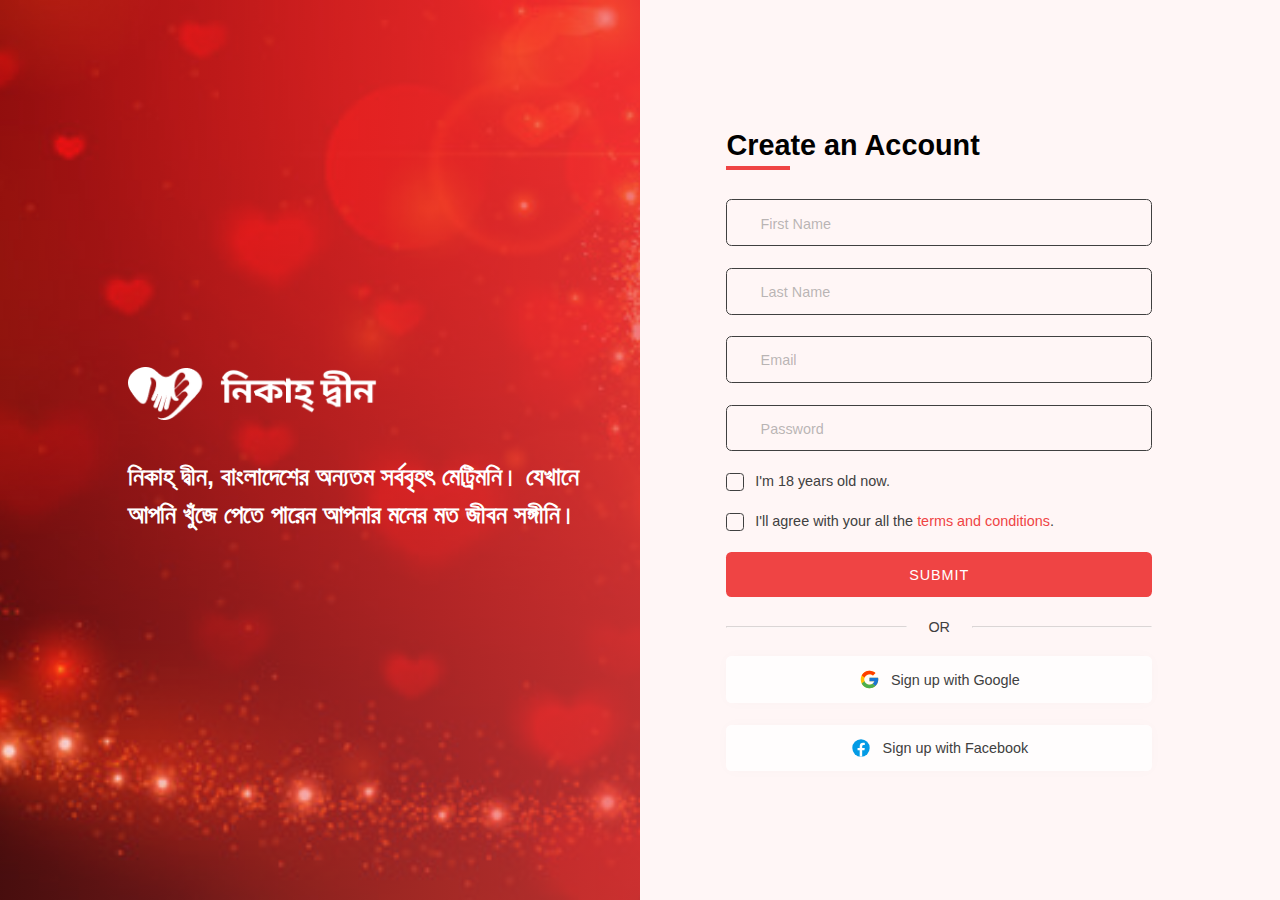
==== index.html @ b375ee07 "v1.0" ====
<!DOCTYPE html>
<html lang="en">
  <head>
    <meta charset="UTF-8" />
    <meta name="viewport" content="width=device-width, initial-scale=1.0" />
    <title>নিকাহ্ দ্বীন &dash; বাংলাদেশী অনলাইন মেট্রিমনি</title>

    <!-- Fontawesome File -->
    <link type="text/css" rel="stylesheet" href="./css/all.min.css" />
    <link type="image/x-icon" rel="icon" href="/assets/images/favicon.ico" />
    <!-- Fontawesome File -->
    <link type="text/css" rel="stylesheet" href="./css/all.min.css" />

    <!-- Main CSS Files -->
    <link type="text/css" rel="stylesheet" href="./css/style.css" />
  </head>
  <body>
    <!-- Content area starts from here -->

    <main id="content">
      <section id="hero">
        <div class="container">
          <div class="media">
            <a href="./" class="media__link">
              <img
                src="./assets/images/nikah-deen-white.png"
                alt="Nikah Deen is a Bangladeshi Muslim Matrimony"
                class="media__img"
              />
            </a>

            <h2 class="media__info">
              নিকাহ্ দ্বীন, বাংলাদেশের অন্যতম সর্ববৃহৎ মেট্রিমনি। যেখানে আপনি
              খুঁজে পেতে পারেন আপনার মনের মত জীবন সঙ্গীনি।
            </h2>
          </div>
          <div class="account">
            <div class="account__about">
              <a href="./" class="account__link">
                <img
                  src="./assets/images/nikah-deen-main.png"
                  alt="Nikah Deen is a Bangladeshi Muslim Matrimony"
                  class="account__img"
                />
              </a>
              <h2 class="account__info">
                নিকাহ্ দ্বীন, বাংলাদেশের অন্যতম সর্ববৃহৎ মেট্রিমনি। যেখানে আপনি
                খুঁজে পেতে পারেন আপনার মনের মত জীবন সঙ্গীনি।
              </h2>
            </div>

            <form class="account__form">
              <h3 class="account__title">Create an Account</h3>
              <div class="account__group">
                <div class="account__item">
                  <input
                    type="text"
                    class="account__input"
                    id="first-name"
                    placeholder=""
                    required
                  />
                  <label for="first-name" class="account__label"
                    >First Name</label
                  >
                  <i
                    class="account__icon account__icon--user fa-solid fa-user-large"
                  ></i>
                </div>
                <div class="account__item">
                  <input
                    type="text"
                    class="account__input"
                    id="last-name"
                    placeholder=""
                    required
                  />
                  <label for="last-name" class="account__label"
                    >Last Name</label
                  >
                  <i
                    class="account__icon account__icon--user fa-solid fa-user-large"
                  ></i>
                </div>
              </div>
              <div class="account__group">
                <div class="account__item">
                  <input
                    type="email"
                    class="account__input"
                    id="email"
                    placeholder=""
                    required
                  />
                  <label for="email" class="account__label">Email</label>
                  <i
                    class="account__icon account__icon--envelop fa-solid fa-envelope"
                  ></i>
                </div>
                <div class="account__item">
                  <input
                    type="password"
                    class="account__input"
                    id="password"
                    placeholder=""
                    required
                  />
                  <label for="password" class="account__label">Password</label>
                  <i
                    class="account__icon account__icon--lock fa-solid fa-lock"
                  ></i>
                  <i
                    class="account__icon account__icon--eye fa-solid fa-eye-slash"
                  ></i>
                </div>
              </div>
              <div class="account__group">
                <div class="account__item">
                  <input
                    type="checkbox"
                    class="account__checkbox"
                    id="checkbox1"
                  />
                  <label for="checkbox1" class="account__checkmark">
                    <i class="fa-solid fa-check"></i>
                  </label>
                  <span class="account__text">I'm 18 years old now.</span>
                </div>
              </div>
              <div class="account__group">
                <div class="account__item">
                  <input
                    type="checkbox"
                    class="account__checkbox"
                    id="checkbox2"
                  />
                  <label for="checkbox2" class="account__checkmark">
                    <i class="fa-solid fa-check"></i>
                  </label>
                  <span class="account__text"
                    >I'll agree with your all the
                    <a href="./terms-conditions" class="account__link"
                      >terms and conditions</a
                    >.</span
                  >
                </div>
              </div>
              <div class="account__group">
                <div class="account__item">
                  <input type="button" value="Submit" class="account__btn" />
                </div>
              </div>
            </form>

            <div class="account__btns">
              <div class="account__divider">
                <hr class="account__line" />
                <span class="account__text">OR</span>
                <hr class="account__line" />
              </div>
              <button class="account__create account__create--google">
                <img
                  src="./svg-icons/google.svg"
                  alt="Account create with Google"
                  class="account__svg"
                />
                <span class="account__text">Sign up with Google</span>
              </button>
              <button class="account__create account__create--facebook">
                <img
                  src="./svg-icons/facebook.svg"
                  alt="Account create with Facebook"
                  class="account__svg"
                />
                <span class="account__text">Sign up with Facebook</span>
              </button>
            </div>

            <!-- <div class="account__footer-menu">
              <a href="./" class="account__menu-link">Home</a>
              <a href="./about-us" class="account__menu-link">About Us</a>
              <a href="./contact-us" class="account__menu-link">Contact Us</a>
              <a href="./terms-conditions" class="account__menu-link"
                >Terms & Conditions</a
              >
              <a href="./refund-policy" class="account__menu-link"
                >Refund Policy</a
              >
            </div> -->
          </div>
        </div>
      </section>
    </main>
    <!-- Content area end ed here -->

    <!--
    // Practise
    <div>
      <p>
        <abbr title="World Health Organization">WHO</abbr>
        <span>was founded in 1948.</span>
      </p>
      <p>
        <span
          >Lorem ipsum dolor sit amet consectetur, adipisicing elit.
          Aliquam</span
        >
        <a href="./">Read More</a>
      </p>
    </div>
    -->

    <!-- Script files -->
    <script type="text/javascript" src="./js/scripts.js"></script>
  </body>
</html>
---- css/style.css ----
@font-face {
  font-family: 'Noto Sans Bengali';
  src: url("../assets/myfont/Noto-Sans-Bengali-Regular400.ttf") format("truetype");
  font-style: normal;
  font-weight: 400;
}
@font-face {
  font-family: 'Noto Sans Bengali';
  src: url("../assets/myfont/Noto-Sans-Bengali-Medium500.ttf") format("truetype");
  font-style: normal;
  font-weight: 500;
}
@font-face {
  font-family: 'Noto Sans Bengali';
  src: url("../assets/myfont/Noto-Sans-Bengali-SemiBold600.ttf") format("truetype");
  font-style: normal;
  font-weight: 600;
}
@font-face {
  font-family: 'Noto Sans Bengali';
  src: url("../assets/myfont/Noto-Sans-Bengali-Bold700.ttf") format("truetype");
  font-style: normal;
  font-weight: 700;
}
@font-face {
  font-family: 'Noto Sans Bengali';
  src: url("../assets/myfont/Noto-Sans-Bengali-ExtraBold800.ttf") format("truetype");
  font-style: normal;
  font-weight: 800;
}
@font-face {
  font-family: 'Noto Sans Bengali';
  src: url("../assets/myfont/Noto-Sans-Bengali-Black900.ttf") format("truetype");
  font-style: normal;
  font-weight: 900;
}
html {
  font-size: 62.5%;
  -webkit-box-sizing: border-box;
          box-sizing: border-box;
}

* {
  -webkit-box-sizing: inherit;
          box-sizing: inherit;
}

*,
*::before,
*::after {
  margin: 0;
  padding: 0;
}

body {
  font-family: #404040;
}

.container {
  width: 80%;
  margin: 0 auto;
  display: -webkit-box;
  display: -ms-flexbox;
  display: flex;
}

/*
// Tag Selector
div {
  background-color: #222;
  color: #23f44d;
}

// Attribute Selector
[title='World Health Organization'] {
  color: yellow;
}

// Attribute-name Selector
[title] {
  color: red;
}

// State Selector
[href='./']:link,
[href='./']:visited {
  color: #0011ff;
}
[href='./']:hover,
[href='./']:active {
  color: #ff00dd;
}
[href='./']:focus {
  color: #95ee05;
}
// *** OR ***
a:link,
a:visited {
  color: #0011ff;
}
a:hover,
a:active {
  color: #ff00dd;
}
a:focus {
  color: #95ee05;
}

*/
#content {
  width: 100vw;
  height: -webkit-max-content;
  height: -moz-max-content;
  height: max-content;
}
#content #hero {
  width: 100%;
  height: 100vh;
  background: -webkit-gradient(linear, left top, right top, from(rgba(239, 68, 68, 0.2)), color-stop(50%, rgba(239, 68, 68, 0.7)), color-stop(50%, #fff6f6)), url(../assets/images/nikah-deen-bg.jpg);
  background: linear-gradient(90deg, rgba(239, 68, 68, 0.2) 0%, rgba(239, 68, 68, 0.7) 50%, #fff6f6 50%), url(../assets/images/nikah-deen-bg.jpg);
  background-repeat: no-repeat;
  background-size: cover;
  background-position: center;
  display: -webkit-box;
  display: -ms-flexbox;
  display: flex;
  -webkit-box-pack: center;
      -ms-flex-pack: center;
          justify-content: center;
  -webkit-box-align: center;
      -ms-flex-align: center;
          align-items: center;
}

@media (max-width: 62em) {
  #hero {
    background: #fff6f6 !important;
  }

  .media {
    display: none;
  }

  .account {
    width: 100%;
  }
}
.media {
  width: 50%;
  display: -webkit-box;
  display: -ms-flexbox;
  display: flex;
  -webkit-box-orient: vertical;
  -webkit-box-direction: normal;
      -ms-flex-direction: column;
          flex-direction: column;
  -webkit-box-align: start;
      -ms-flex-align: start;
          align-items: start;
  -webkit-box-pack: center;
      -ms-flex-pack: center;
          justify-content: center;
  gap: 4rem;
}
.media__link:link, .media__link:visited {
  text-decoration: none;
  width: 40%;
}
.media__img {
  width: 28rem;
}
.media__info {
  font-family: "Noto Sans Bengali", sans-serif;
  font-size: 2.8rem;
  line-height: 4.2rem;
  font-weight: 700;
  color: #ffffff;
  width: 80%;
}

.account {
  width: 50%;
  height: -webkit-max-content;
  height: -moz-max-content;
  height: max-content;
  padding: 0 0 0 9.6rem;
  /*
  &__footer-menu {
    display: flex;
    flex-direction: row;
    flex-wrap: wrap;
    justify-content: center;
    align-items: center;
    column-gap: 4rem;
    row-gap: 1.2rem;

    margin-top: 7.2rem;
  }
  &__menu-link {
    &:link,
    &:visited {
      font-family: $primary-font;
      font-size: 1.4rem;
      font-weight: 500;
      text-decoration: none;
      color: $message-color;
      text-decoration: underline;

      transition: all 0.2s ease-in-out;
    }
    &:hover,
    &:active {
      color: $main-color;
    }
  }
  */
}
.account__about {
  padding-bottom: 3.2rem;
  display: none;
}
.account__link:link, .account__link:visited {
  text-decoration: none;
}
.account__img {
  width: 28rem;
}
.account__info {
  font-family: "Noto Sans Bengali", sans-serif;
  font-size: 1.8rem;
  line-height: 2.8rem;
  font-weight: 600;
  color: #404040;
}
.account__form {
  width: 100%;
}
.account__title {
  font-family: "Roboto", sans-serif;
  font-size: 3.2rem;
  font-weight: 600;
  margin-bottom: 4.2rem;
  position: relative;
}
.account__title::after {
  content: '';
  display: inline-block;
  clear: both;
  width: 15%;
  height: 0.4rem;
  background-color: #ef4444;
  position: absolute;
  top: 4.2rem;
  left: 0;
}
.account__group {
  display: -webkit-box;
  display: -ms-flexbox;
  display: flex;
  -webkit-box-orient: horizontal;
  -webkit-box-direction: normal;
      -ms-flex-direction: row;
          flex-direction: row;
  gap: 2.4rem;
}
.account__group:not(:last-child) {
  margin-bottom: 2.4rem;
}
.account__item {
  width: 100%;
  position: relative;
  display: -webkit-box;
  display: -ms-flexbox;
  display: flex;
  -webkit-box-orient: horizontal;
  -webkit-box-direction: normal;
      -ms-flex-direction: row;
          flex-direction: row;
  -webkit-box-pack: start;
      -ms-flex-pack: start;
          justify-content: flex-start;
  -webkit-box-align: start;
      -ms-flex-align: start;
          align-items: start;
  gap: 1.2rem;
}
.account__input {
  width: 100%;
  background-color: transparent;
  display: block;
  font-size: 1.6rem;
  font-family: "Roboto", sans-serif;
  color: inherit;
  padding: 1.6rem 3.8rem;
  border-radius: 0.6rem;
  border: 0.1rem solid #404040;
  -webkit-transition: all 0.1s ease-in-out;
  transition: all 0.1s ease-in-out;
}
.account__input:focus {
  outline: none;
}
.account__input:focus:invalid {
  border: 0.1rem solid #ef4444;
}
.account__input:focus:valid {
  border: 0.1rem solid #22c55e;
}
.account__input:focus ~ .account__label, .account__input:not(:placeholder-shown).account__input:not(:focus) ~ .account__label {
  top: -0.7rem;
  left: 2.4rem;
  background-color: #fff6f6;
  font-size: 1.4rem;
  font-weight: 400;
  color: #404040;
  line-height: 100%;
  padding: 0 0.8rem;
}
.account__input::-webkit-input-placeholder {
  color: #fafafa;
  font-family: "Roboto", sans-serif;
}
.account__label {
  width: -webkit-max-content;
  width: -moz-max-content;
  width: max-content;
  font-size: 1.6rem;
  font-weight: 400;
  font-family: "Roboto", sans-serif;
  color: rgba(115, 115, 115, 0.5);
  position: absolute;
  top: 1.8rem;
  left: 3.8rem;
  z-index: 1;
  -webkit-transition: all 0.1s ease-in-out;
  transition: all 0.1s ease-in-out;
  cursor: text;
}
.account__btn {
  width: 100%;
  padding: 1.6rem 0;
  border: none;
  border-radius: 0.6rem;
  background-color: #ef4444;
  font-size: 1.6rem;
  font-family: "Roboto", sans-serif;
  font-weight: 500;
  letter-spacing: 0.1rem;
  color: #ffffff;
  text-transform: uppercase;
  cursor: pointer;
  -webkit-transition: all 0.2s ease-in-out;
  transition: all 0.2s ease-in-out;
}
.account__btn:hover {
  background-color: rgba(239, 68, 68, 0.8);
}
.account__checkbox {
  display: none;
}
.account__checkbox:checked ~ .account__checkmark {
  border: 0.2rem solid #ef4444;
}
.account__checkbox:checked ~ .account__checkmark i {
  display: block;
  color: #ef4444;
}
.account__checkmark {
  width: 2rem;
  height: 2rem;
  border: 0.2rem solid #404040;
  border-radius: 0.4rem;
  display: -webkit-box;
  display: -ms-flexbox;
  display: flex;
  -webkit-box-pack: center;
      -ms-flex-pack: center;
          justify-content: center;
  -webkit-box-align: center;
      -ms-flex-align: center;
          align-items: center;
}
.account__checkmark i {
  font-size: 1.4rem;
  display: none;
}
.account__text {
  font-family: "Roboto", sans-serif;
  font-size: 1.6rem;
  color: #404040;
}
.account__link:link, .account__link:visited {
  color: #ef4444;
}
.account__icon {
  font-size: 1.6rem;
  color: rgba(115, 115, 115, 0.5);
  position: absolute;
  top: 1.9rem;
}
.account__icon--user, .account__icon--envelop, .account__icon--lock {
  left: 1.6rem;
}
.account__icon--eye {
  right: 1.6rem;
}
.account__btns {
  display: -webkit-box;
  display: -ms-flexbox;
  display: flex;
  -webkit-box-orient: vertical;
  -webkit-box-direction: normal;
      -ms-flex-direction: column;
          flex-direction: column;
  -webkit-box-align: center;
      -ms-flex-align: center;
          align-items: center;
  -webkit-box-pack: center;
      -ms-flex-pack: center;
          justify-content: center;
  gap: 2.4rem;
  margin-top: 2.4rem;
}
.account__divider {
  width: 100%;
  display: -webkit-box;
  display: -ms-flexbox;
  display: flex;
  -webkit-box-pack: center;
      -ms-flex-pack: center;
          justify-content: center;
  -webkit-box-align: center;
      -ms-flex-align: center;
          align-items: center;
  gap: 2.4rem;
}
.account__line {
  width: 100%;
  border-width: 0.1rem;
  border-color: rgba(250, 250, 250, 0.4);
}
.account__create {
  width: 100%;
  display: -webkit-box;
  display: -ms-flexbox;
  display: flex;
  -webkit-box-pack: center;
      -ms-flex-pack: center;
          justify-content: center;
  -webkit-box-align: center;
      -ms-flex-align: center;
          align-items: center;
  gap: 1.2rem;
  background-color: rgba(255, 255, 255, 0.8);
  -webkit-box-shadow: 0 0 1.6rem 0 rgba(64, 64, 64, 0.02);
          box-shadow: 0 0 1.6rem 0 rgba(64, 64, 64, 0.02);
  border: none;
  border-radius: 0.6rem;
  padding: 1.4rem 0;
  cursor: pointer;
  -webkit-transition: all 0.2s ease-in-out;
  transition: all 0.2s ease-in-out;
}
.account__create:hover {
  background-color: white;
}
.account__svg {
  width: 2.4rem;
}

@media (max-width: 80em) {
  html {
    font-size: 56.25%;
  }
  html .media__info {
    width: 90%;
  }
  html .account__group {
    -webkit-box-orient: vertical;
    -webkit-box-direction: normal;
        -ms-flex-direction: column;
            flex-direction: column;
  }
}
@media (max-width: 62em) {
  .media {
    display: none;
  }

  .account {
    width: 100%;
    padding: 0;
  }
  .account__about {
    display: block;
  }
  .account__img {
    margin-bottom: 2rem;
  }
  .account__info {
    font-size: 2.4rem;
    line-height: 3.6rem;
  }
  .account__group {
    -webkit-box-orient: horizontal !important;
    -webkit-box-direction: normal !important;
        -ms-flex-direction: row !important;
            flex-direction: row !important;
  }
}
@media (max-width: 34em) {
  html {
    font-size: 50%;
  }

  .account {
    width: 100%;
    padding: 0;
  }
  .account__img {
    width: 55%;
  }
  .account__info {
    font-size: 2rem;
    line-height: 2.8rem;
  }
  .account__group {
    -webkit-box-orient: vertical !important;
    -webkit-box-direction: normal !important;
        -ms-flex-direction: column !important;
            flex-direction: column !important;
  }
}

/*# sourceMappingURL=style.css.map */
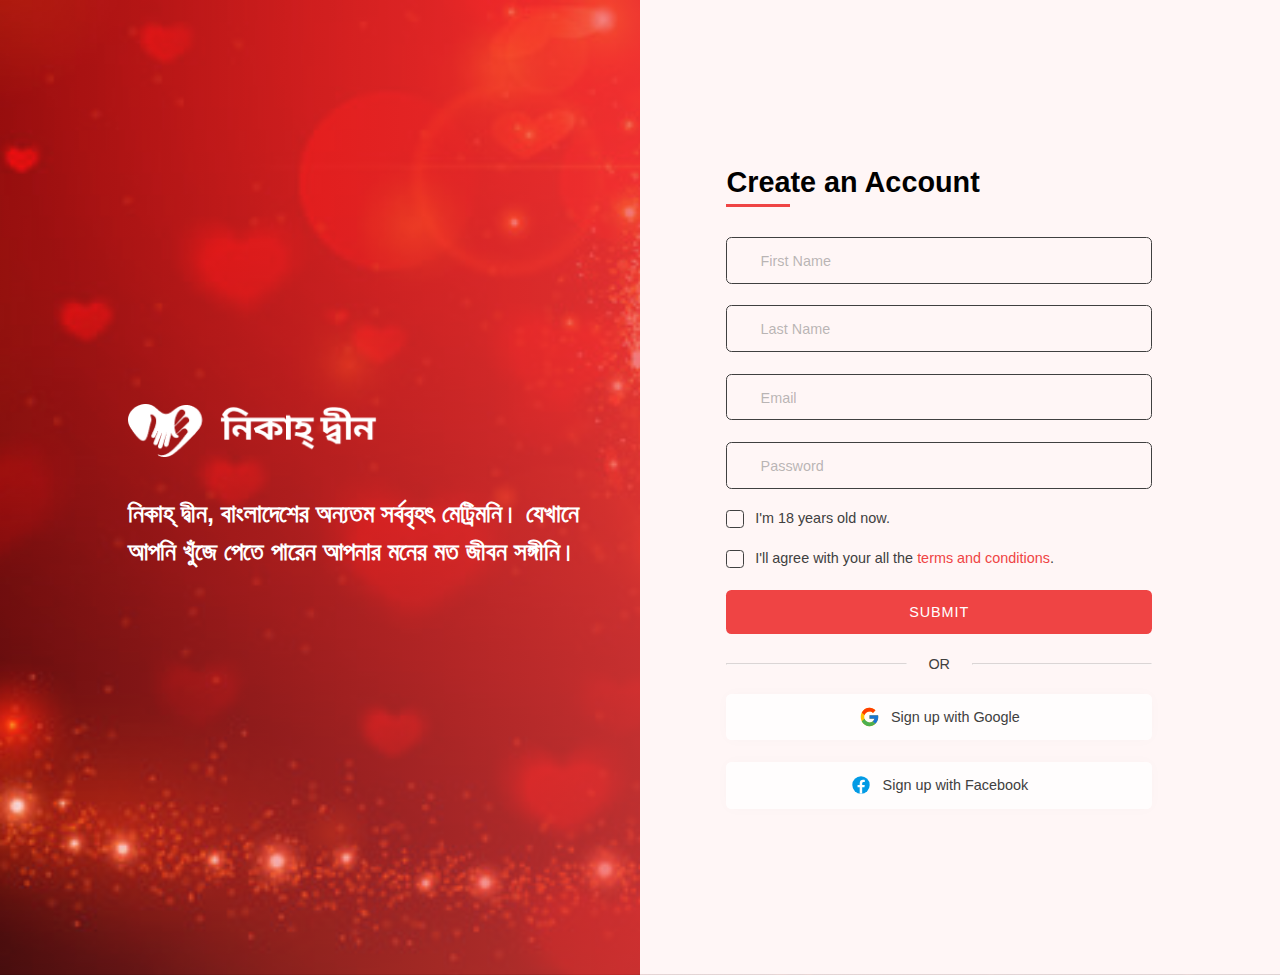
==== commit 19f8b707: "v1.0" ====
--- a/index.html
+++ b/index.html
@@ -20,173 +20,177 @@
     <main id="content">
       <section id="hero">
         <div class="container">
-          <div class="media">
-            <a href="./" class="media__link">
-              <img
-                src="./assets/images/nikah-deen-white.png"
-                alt="Nikah Deen is a Bangladeshi Muslim Matrimony"
-                class="media__img"
-              />
-            </a>
-
-            <h2 class="media__info">
-              নিকাহ্ দ্বীন, বাংলাদেশের অন্যতম সর্ববৃহৎ মেট্রিমনি। যেখানে আপনি
-              খুঁজে পেতে পারেন আপনার মনের মত জীবন সঙ্গীনি।
-            </h2>
-          </div>
-          <div class="account">
-            <div class="account__about">
-              <a href="./" class="account__link">
+          <div class="registration">
+            <div class="media">
+              <a href="./" class="media__link">
                 <img
-                  src="./assets/images/nikah-deen-main.png"
+                  src="./assets/images/nikah-deen-white.png"
                   alt="Nikah Deen is a Bangladeshi Muslim Matrimony"
-                  class="account__img"
+                  class="media__img"
                 />
               </a>
-              <h2 class="account__info">
+
+              <h2 class="media__info">
                 নিকাহ্ দ্বীন, বাংলাদেশের অন্যতম সর্ববৃহৎ মেট্রিমনি। যেখানে আপনি
                 খুঁজে পেতে পারেন আপনার মনের মত জীবন সঙ্গীনি।
               </h2>
             </div>
-
-            <form class="account__form">
-              <h3 class="account__title">Create an Account</h3>
-              <div class="account__group">
-                <div class="account__item">
-                  <input
-                    type="text"
-                    class="account__input"
-                    id="first-name"
-                    placeholder=""
-                    required
+            <div class="account">
+              <div class="account__about">
+                <a href="./" class="account__link">
+                  <img
+                    src="./assets/images/nikah-deen-main.png"
+                    alt="Nikah Deen is a Bangladeshi Muslim Matrimony"
+                    class="account__img"
                   />
-                  <label for="first-name" class="account__label"
-                    >First Name</label
-                  >
-                  <i
-                    class="account__icon account__icon--user fa-solid fa-user-large"
-                  ></i>
-                </div>
-                <div class="account__item">
-                  <input
-                    type="text"
-                    class="account__input"
-                    id="last-name"
-                    placeholder=""
-                    required
+                </a>
+                <h2 class="account__info">
+                  নিকাহ্ দ্বীন, বাংলাদেশের অন্যতম সর্ববৃহৎ মেট্রিমনি। যেখানে
+                  আপনি খুঁজে পেতে পারেন আপনার মনের মত জীবন সঙ্গীনি।
+                </h2>
+              </div>
+
+              <form class="account__form">
+                <h3 class="account__title">Create an Account</h3>
+                <div class="account__group">
+                  <div class="account__item">
+                    <input
+                      type="text"
+                      class="account__input"
+                      id="first-name"
+                      placeholder=""
+                      required
+                    />
+                    <label for="first-name" class="account__label"
+                      >First Name</label
+                    >
+                    <i
+                      class="account__icon account__icon--user fa-solid fa-user-large"
+                    ></i>
+                  </div>
+                  <div class="account__item">
+                    <input
+                      type="text"
+                      class="account__input"
+                      id="last-name"
+                      placeholder=""
+                      required
+                    />
+                    <label for="last-name" class="account__label"
+                      >Last Name</label
+                    >
+                    <i
+                      class="account__icon account__icon--user fa-solid fa-user-large"
+                    ></i>
+                  </div>
+                </div>
+                <div class="account__group">
+                  <div class="account__item">
+                    <input
+                      type="email"
+                      class="account__input"
+                      id="email"
+                      placeholder=""
+                      required
+                    />
+                    <label for="email" class="account__label">Email</label>
+                    <i
+                      class="account__icon account__icon--envelop fa-solid fa-envelope"
+                    ></i>
+                  </div>
+                  <div class="account__item">
+                    <input
+                      type="password"
+                      class="account__input"
+                      id="password"
+                      placeholder=""
+                      required
+                    />
+                    <label for="password" class="account__label"
+                      >Password</label
+                    >
+                    <i
+                      class="account__icon account__icon--lock fa-solid fa-lock"
+                    ></i>
+                    <i
+                      class="account__icon account__icon--eye fa-solid fa-eye-slash"
+                    ></i>
+                  </div>
+                </div>
+                <div class="account__group">
+                  <div class="account__item">
+                    <input
+                      type="checkbox"
+                      class="account__checkbox"
+                      id="checkbox1"
+                    />
+                    <label for="checkbox1" class="account__checkmark">
+                      <i class="fa-solid fa-check"></i>
+                    </label>
+                    <span class="account__text">I'm 18 years old now.</span>
+                  </div>
+                </div>
+                <div class="account__group">
+                  <div class="account__item">
+                    <input
+                      type="checkbox"
+                      class="account__checkbox"
+                      id="checkbox2"
+                    />
+                    <label for="checkbox2" class="account__checkmark">
+                      <i class="fa-solid fa-check"></i>
+                    </label>
+                    <span class="account__text"
+                      >I'll agree with your all the
+                      <a href="./terms-conditions" class="account__link"
+                        >terms and conditions</a
+                      >.</span
+                    >
+                  </div>
+                </div>
+                <div class="account__group">
+                  <div class="account__item">
+                    <input type="button" value="Submit" class="account__btn" />
+                  </div>
+                </div>
+              </form>
+
+              <div class="account__btns">
+                <div class="account__divider">
+                  <hr class="account__line" />
+                  <span class="account__text">OR</span>
+                  <hr class="account__line" />
+                </div>
+                <button class="account__create account__create--google">
+                  <img
+                    src="./svg-icons/google.svg"
+                    alt="Account create with Google"
+                    class="account__svg"
                   />
-                  <label for="last-name" class="account__label"
-                    >Last Name</label
-                  >
-                  <i
-                    class="account__icon account__icon--user fa-solid fa-user-large"
-                  ></i>
-                </div>
+                  <span class="account__text">Sign up with Google</span>
+                </button>
+                <button class="account__create account__create--facebook">
+                  <img
+                    src="./svg-icons/facebook.svg"
+                    alt="Account create with Facebook"
+                    class="account__svg"
+                  />
+                  <span class="account__text">Sign up with Facebook</span>
+                </button>
               </div>
-              <div class="account__group">
-                <div class="account__item">
-                  <input
-                    type="email"
-                    class="account__input"
-                    id="email"
-                    placeholder=""
-                    required
-                  />
-                  <label for="email" class="account__label">Email</label>
-                  <i
-                    class="account__icon account__icon--envelop fa-solid fa-envelope"
-                  ></i>
-                </div>
-                <div class="account__item">
-                  <input
-                    type="password"
-                    class="account__input"
-                    id="password"
-                    placeholder=""
-                    required
-                  />
-                  <label for="password" class="account__label">Password</label>
-                  <i
-                    class="account__icon account__icon--lock fa-solid fa-lock"
-                  ></i>
-                  <i
-                    class="account__icon account__icon--eye fa-solid fa-eye-slash"
-                  ></i>
-                </div>
-              </div>
-              <div class="account__group">
-                <div class="account__item">
-                  <input
-                    type="checkbox"
-                    class="account__checkbox"
-                    id="checkbox1"
-                  />
-                  <label for="checkbox1" class="account__checkmark">
-                    <i class="fa-solid fa-check"></i>
-                  </label>
-                  <span class="account__text">I'm 18 years old now.</span>
-                </div>
-              </div>
-              <div class="account__group">
-                <div class="account__item">
-                  <input
-                    type="checkbox"
-                    class="account__checkbox"
-                    id="checkbox2"
-                  />
-                  <label for="checkbox2" class="account__checkmark">
-                    <i class="fa-solid fa-check"></i>
-                  </label>
-                  <span class="account__text"
-                    >I'll agree with your all the
-                    <a href="./terms-conditions" class="account__link"
-                      >terms and conditions</a
-                    >.</span
-                  >
-                </div>
-              </div>
-              <div class="account__group">
-                <div class="account__item">
-                  <input type="button" value="Submit" class="account__btn" />
-                </div>
-              </div>
-            </form>
-
-            <div class="account__btns">
-              <div class="account__divider">
-                <hr class="account__line" />
-                <span class="account__text">OR</span>
-                <hr class="account__line" />
-              </div>
-              <button class="account__create account__create--google">
-                <img
-                  src="./svg-icons/google.svg"
-                  alt="Account create with Google"
-                  class="account__svg"
-                />
-                <span class="account__text">Sign up with Google</span>
-              </button>
-              <button class="account__create account__create--facebook">
-                <img
-                  src="./svg-icons/facebook.svg"
-                  alt="Account create with Facebook"
-                  class="account__svg"
-                />
-                <span class="account__text">Sign up with Facebook</span>
-              </button>
+
+              <!-- <div class="account__footer-menu">
+                <a href="./" class="account__menu-link">Home</a>
+                <a href="./about-us" class="account__menu-link">About Us</a>
+                <a href="./contact-us" class="account__menu-link">Contact Us</a>
+                <a href="./terms-conditions" class="account__menu-link"
+                  >Terms & Conditions</a
+                >
+                <a href="./refund-policy" class="account__menu-link"
+                  >Refund Policy</a
+                >
+              </div> -->
             </div>
-
-            <!-- <div class="account__footer-menu">
-              <a href="./" class="account__menu-link">Home</a>
-              <a href="./about-us" class="account__menu-link">About Us</a>
-              <a href="./contact-us" class="account__menu-link">Contact Us</a>
-              <a href="./terms-conditions" class="account__menu-link"
-                >Terms & Conditions</a
-              >
-              <a href="./refund-policy" class="account__menu-link"
-                >Refund Policy</a
-              >
-            </div> -->
           </div>
         </div>
       </section>
--- a/css/style.css
+++ b/css/style.css
@@ -56,14 +56,6 @@
   font-family: #404040;
 }
 
-.container {
-  width: 80%;
-  margin: 0 auto;
-  display: -webkit-box;
-  display: -ms-flexbox;
-  display: flex;
-}
-
 /*
 // Tag Selector
 div {
@@ -108,10 +100,8 @@
 
 */
 #content {
-  width: 100vw;
-  height: -webkit-max-content;
-  height: -moz-max-content;
-  height: max-content;
+  width: 100%;
+  height: 100%;
 }
 #content #hero {
   width: 100%;
@@ -124,6 +114,23 @@
   display: -webkit-box;
   display: -ms-flexbox;
   display: flex;
+  -webkit-box-align: center;
+      -ms-flex-align: center;
+          align-items: center;
+}
+#content #hero .container {
+  width: 80%;
+  margin: 0 auto;
+}
+#content #hero .container .registration {
+  width: 100%;
+  display: -webkit-box;
+  display: -ms-flexbox;
+  display: flex;
+  -webkit-box-orient: horizontal;
+  -webkit-box-direction: normal;
+      -ms-flex-direction: row;
+          flex-direction: row;
   -webkit-box-pack: center;
       -ms-flex-pack: center;
           justify-content: center;
@@ -132,9 +139,16 @@
           align-items: center;
 }
 
+@media (max-width: 80em) {
+  #hero {
+    height: 100% !important;
+    padding: 18.45rem 0;
+  }
+}
 @media (max-width: 62em) {
   #hero {
     background: #fff6f6 !important;
+    padding: 8rem 0;
   }
 
   .media {
@@ -143,6 +157,11 @@
 
   .account {
     width: 100%;
+  }
+}
+@media (max-width: 34em) {
+  #hero {
+    padding: 5.2rem 0;
   }
 }
 .media {
@@ -180,9 +199,6 @@
 
 .account {
   width: 50%;
-  height: -webkit-max-content;
-  height: -moz-max-content;
-  height: max-content;
   padding: 0 0 0 9.6rem;
   /*
   &__footer-menu {
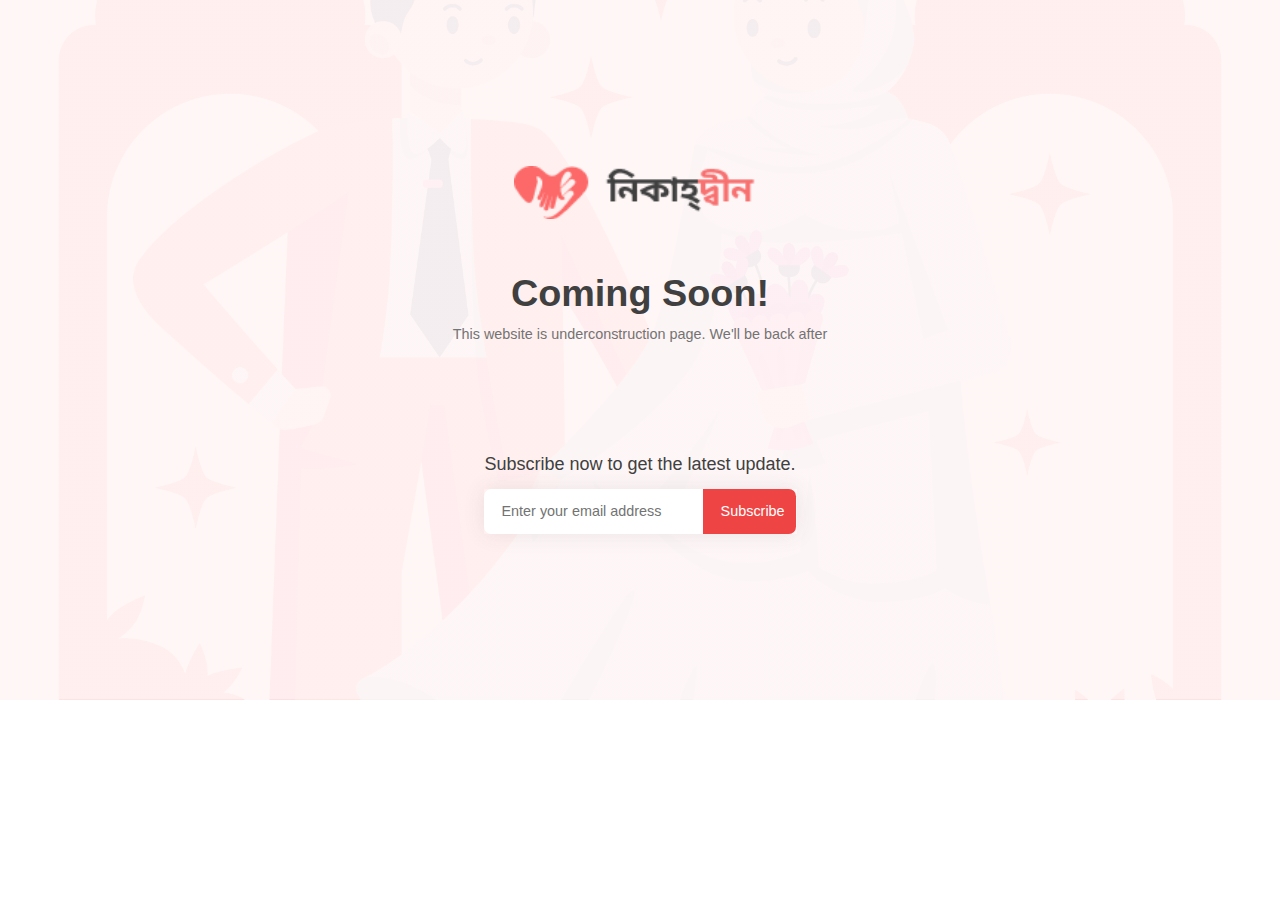
==== commit 347d8a00: "v1.1.0" ====
--- a/index.html
+++ b/index.html
@@ -16,205 +16,69 @@
   </head>
   <body>
     <!-- Content area starts from here -->
+    <main id="upcoming-content">
+      <div id="upcoming">
+        <div class="container">
+          <div class="row">
+            <div class="page">
+              <a href="./" class="page__logo"
+                ><img
+                  src="../assets/images/nikah-deen-main.png"
+                  alt="Nikah Deen is a Bangladeshi Muslim Matrimony"
+                  class="page__img"
+              /></a>
 
-    <main id="content">
-      <section id="hero">
-        <div class="container">
-          <div class="registration">
-            <div class="media">
-              <a href="./" class="media__link">
-                <img
-                  src="./assets/images/nikah-deen-white.png"
-                  alt="Nikah Deen is a Bangladeshi Muslim Matrimony"
-                  class="media__img"
-                />
-              </a>
-
-              <h2 class="media__info">
-                নিকাহ্ দ্বীন, বাংলাদেশের অন্যতম সর্ববৃহৎ মেট্রিমনি। যেখানে আপনি
-                খুঁজে পেতে পারেন আপনার মনের মত জীবন সঙ্গীনি।
-              </h2>
-            </div>
-            <div class="account">
-              <div class="account__about">
-                <a href="./" class="account__link">
-                  <img
-                    src="./assets/images/nikah-deen-main.png"
-                    alt="Nikah Deen is a Bangladeshi Muslim Matrimony"
-                    class="account__img"
-                  />
-                </a>
-                <h2 class="account__info">
-                  নিকাহ্ দ্বীন, বাংলাদেশের অন্যতম সর্ববৃহৎ মেট্রিমনি। যেখানে
-                  আপনি খুঁজে পেতে পারেন আপনার মনের মত জীবন সঙ্গীনি।
-                </h2>
+              <div class="page__header">
+                <h2 class="page__heading">Coming Soon!</h2>
+                <p class="page__text">
+                  This website is underconstruction page. We'll be back after
+                </p>
               </div>
 
-              <form class="account__form">
-                <h3 class="account__title">Create an Account</h3>
-                <div class="account__group">
-                  <div class="account__item">
-                    <input
-                      type="text"
-                      class="account__input"
-                      id="first-name"
-                      placeholder=""
-                      required
-                    />
-                    <label for="first-name" class="account__label"
-                      >First Name</label
-                    >
-                    <i
-                      class="account__icon account__icon--user fa-solid fa-user-large"
-                    ></i>
-                  </div>
-                  <div class="account__item">
-                    <input
-                      type="text"
-                      class="account__input"
-                      id="last-name"
-                      placeholder=""
-                      required
-                    />
-                    <label for="last-name" class="account__label"
-                      >Last Name</label
-                    >
-                    <i
-                      class="account__icon account__icon--user fa-solid fa-user-large"
-                    ></i>
-                  </div>
+              <div class="page__timer">
+                <!-- <div class="page__time">
+                  <h3 class="page__number">20</h3>
+                  <p class="page__text">Days</p>
                 </div>
-                <div class="account__group">
-                  <div class="account__item">
-                    <input
-                      type="email"
-                      class="account__input"
-                      id="email"
-                      placeholder=""
-                      required
-                    />
-                    <label for="email" class="account__label">Email</label>
-                    <i
-                      class="account__icon account__icon--envelop fa-solid fa-envelope"
-                    ></i>
-                  </div>
-                  <div class="account__item">
-                    <input
-                      type="password"
-                      class="account__input"
-                      id="password"
-                      placeholder=""
-                      required
-                    />
-                    <label for="password" class="account__label"
-                      >Password</label
-                    >
-                    <i
-                      class="account__icon account__icon--lock fa-solid fa-lock"
-                    ></i>
-                    <i
-                      class="account__icon account__icon--eye fa-solid fa-eye-slash"
-                    ></i>
-                  </div>
+                <span class="page__colon">:</span>
+                <div class="page__time">
+                  <h3 class="page__number">12</h3>
+                  <p class="page__text">Hours</p>
                 </div>
-                <div class="account__group">
-                  <div class="account__item">
-                    <input
-                      type="checkbox"
-                      class="account__checkbox"
-                      id="checkbox1"
-                    />
-                    <label for="checkbox1" class="account__checkmark">
-                      <i class="fa-solid fa-check"></i>
-                    </label>
-                    <span class="account__text">I'm 18 years old now.</span>
-                  </div>
+                <span class="page__colon">:</span>
+                <div class="page__time">
+                  <h3 class="page__number">18</h3>
+                  <p class="page__text">Minutes</p>
                 </div>
-                <div class="account__group">
-                  <div class="account__item">
-                    <input
-                      type="checkbox"
-                      class="account__checkbox"
-                      id="checkbox2"
-                    />
-                    <label for="checkbox2" class="account__checkmark">
-                      <i class="fa-solid fa-check"></i>
-                    </label>
-                    <span class="account__text"
-                      >I'll agree with your all the
-                      <a href="./terms-conditions" class="account__link"
-                        >terms and conditions</a
-                      >.</span
-                    >
-                  </div>
-                </div>
-                <div class="account__group">
-                  <div class="account__item">
-                    <input type="button" value="Submit" class="account__btn" />
-                  </div>
-                </div>
-              </form>
-
-              <div class="account__btns">
-                <div class="account__divider">
-                  <hr class="account__line" />
-                  <span class="account__text">OR</span>
-                  <hr class="account__line" />
-                </div>
-                <button class="account__create account__create--google">
-                  <img
-                    src="./svg-icons/google.svg"
-                    alt="Account create with Google"
-                    class="account__svg"
-                  />
-                  <span class="account__text">Sign up with Google</span>
-                </button>
-                <button class="account__create account__create--facebook">
-                  <img
-                    src="./svg-icons/facebook.svg"
-                    alt="Account create with Facebook"
-                    class="account__svg"
-                  />
-                  <span class="account__text">Sign up with Facebook</span>
-                </button>
+                <span class="page__colon">:</span>
+                <div class="page__time">
+                  <h3 class="page__number">06</h3>
+                  <p class="page__text">Seconds</p>
+                </div> -->
               </div>
 
-              <!-- <div class="account__footer-menu">
-                <a href="./" class="account__menu-link">Home</a>
-                <a href="./about-us" class="account__menu-link">About Us</a>
-                <a href="./contact-us" class="account__menu-link">Contact Us</a>
-                <a href="./terms-conditions" class="account__menu-link"
-                  >Terms & Conditions</a
-                >
-                <a href="./refund-policy" class="account__menu-link"
-                  >Refund Policy</a
-                >
-              </div> -->
+              <div class="page__newsletter">
+                <h4 class="page__title">
+                  Subscribe now to get the latest update.
+                </h4>
+                <div class="page__form">
+                  <input
+                    type="text"
+                    class="page__input"
+                    placeholder="Enter your email address"
+                    required
+                  />
+                  <button type="button" class="page__btn">Subscribe</button>
+                </div>
+              </div>
             </div>
           </div>
         </div>
-      </section>
+      </div>
     </main>
-    <!-- Content area end ed here -->
-
-    <!--
-    // Practise
-    <div>
-      <p>
-        <abbr title="World Health Organization">WHO</abbr>
-        <span>was founded in 1948.</span>
-      </p>
-      <p>
-        <span
-          >Lorem ipsum dolor sit amet consectetur, adipisicing elit.
-          Aliquam</span
-        >
-        <a href="./">Read More</a>
-      </p>
-    </div>
-    -->
+    <!-- Content area ends -->
 
     <!-- Script files -->
-    <script type="text/javascript" src="./js/scripts.js"></script>
+    <script type="text/javascript" src="./js/timer.js"></script>
   </body>
 </html>
--- a/css/style.css
+++ b/css/style.css
@@ -56,54 +56,14 @@
   font-family: #404040;
 }
 
-/*
-// Tag Selector
-div {
-  background-color: #222;
-  color: #23f44d;
-}
-
-// Attribute Selector
-[title='World Health Organization'] {
-  color: yellow;
-}
-
-// Attribute-name Selector
-[title] {
-  color: red;
-}
-
-// State Selector
-[href='./']:link,
-[href='./']:visited {
-  color: #0011ff;
-}
-[href='./']:hover,
-[href='./']:active {
-  color: #ff00dd;
-}
-[href='./']:focus {
-  color: #95ee05;
-}
-// *** OR ***
-a:link,
-a:visited {
-  color: #0011ff;
-}
-a:hover,
-a:active {
-  color: #ff00dd;
-}
-a:focus {
-  color: #95ee05;
-}
-
-*/
-#content {
+/*************************************************
+****** signup page LAYOUT style starts here ******
+**************************************************/
+#signup-content {
   width: 100%;
   height: 100%;
 }
-#content #hero {
+#signup-content #signup {
   width: 100%;
   height: 100vh;
   background: -webkit-gradient(linear, left top, right top, from(rgba(239, 68, 68, 0.2)), color-stop(50%, rgba(239, 68, 68, 0.7)), color-stop(50%, #fff6f6)), url(../assets/images/nikah-deen-bg.jpg);
@@ -118,11 +78,11 @@
       -ms-flex-align: center;
           align-items: center;
 }
-#content #hero .container {
+#signup-content #signup .container {
   width: 80%;
   margin: 0 auto;
 }
-#content #hero .container .registration {
+#signup-content #signup .container .row {
   width: 100%;
   display: -webkit-box;
   display: -ms-flexbox;
@@ -139,14 +99,70 @@
           align-items: center;
 }
 
+/*****************************************
+****** signup page LAYOUT style End ******
+******************************************/
+/*************************************************
+***** upcoming page LAYOUT style starts here *****
+**************************************************/
+#upcoming-content {
+  width: 100%;
+  height: 100%;
+}
+#upcoming-content #upcoming {
+  width: 100%;
+  height: 100vh;
+  display: -webkit-box;
+  display: -ms-flexbox;
+  display: flex;
+  -webkit-box-align: center;
+      -ms-flex-align: center;
+          align-items: center;
+  background: -webkit-gradient(linear, left top, right top, from(rgba(255, 246, 246, 0.95)), color-stop(50%, rgba(255, 246, 246, 0.95))), url(../assets/images/islamic-wedding.png);
+  background: linear-gradient(90deg, rgba(255, 246, 246, 0.95) 0%, rgba(255, 246, 246, 0.95) 50%), url(../assets/images/islamic-wedding.png);
+  background-repeat: no-repeat;
+  background-size: cover;
+  background-position: center;
+  display: flex;
+  align-items: center;
+}
+#upcoming-content #upcoming .container {
+  width: 80%;
+  margin: 0 auto;
+}
+#upcoming-content #upcoming .container .row {
+  width: 100%;
+  display: -webkit-box;
+  display: -ms-flexbox;
+  display: flex;
+  -webkit-box-orient: horizontal;
+  -webkit-box-direction: normal;
+      -ms-flex-direction: row;
+          flex-direction: row;
+  -webkit-box-pack: center;
+      -ms-flex-pack: center;
+          justify-content: center;
+  -webkit-box-align: center;
+      -ms-flex-align: center;
+          align-items: center;
+}
+
+/*************************************************
+***** upcoming page LAYOUT style starts here *****
+**************************************************/
 @media (max-width: 80em) {
-  #hero {
+  #signup {
     height: 100% !important;
     padding: 18.45rem 0;
   }
+
+  #upcoming {
+    height: 100% !important;
+    padding: 18.45rem 0;
+  }
 }
 @media (max-width: 62em) {
-  #hero {
+  #signup {
     background: #fff6f6 !important;
     padding: 8rem 0;
   }
@@ -158,12 +174,23 @@
   .account {
     width: 100%;
   }
+
+  #upcoming {
+    padding: 8rem 0;
+  }
 }
 @media (max-width: 34em) {
-  #hero {
+  #signup {
     padding: 5.2rem 0;
   }
-}
+
+  #upcoming {
+    padding: 5.2rem 0;
+  }
+}
+/***************************************************
+****** signup page ELEMENTS style starts here ******
+****************************************************/
 .media {
   width: 50%;
   display: -webkit-box;
@@ -200,36 +227,6 @@
 .account {
   width: 50%;
   padding: 0 0 0 9.6rem;
-  /*
-  &__footer-menu {
-    display: flex;
-    flex-direction: row;
-    flex-wrap: wrap;
-    justify-content: center;
-    align-items: center;
-    column-gap: 4rem;
-    row-gap: 1.2rem;
-
-    margin-top: 7.2rem;
-  }
-  &__menu-link {
-    &:link,
-    &:visited {
-      font-family: $primary-font;
-      font-size: 1.4rem;
-      font-weight: 500;
-      text-decoration: none;
-      color: $message-color;
-      text-decoration: underline;
-
-      transition: all 0.2s ease-in-out;
-    }
-    &:hover,
-    &:active {
-      color: $main-color;
-    }
-  }
-  */
 }
 .account__about {
   padding-bottom: 3.2rem;
@@ -547,5 +544,228 @@
             flex-direction: column !important;
   }
 }
+/***************************************************
+********* signup page ELEMENTS style ends **********
+****************************************************/
+.page {
+  display: -webkit-box;
+  display: -ms-flexbox;
+  display: flex;
+  -webkit-box-orient: vertical;
+  -webkit-box-direction: normal;
+      -ms-flex-direction: column;
+          flex-direction: column;
+  -webkit-box-align: center;
+      -ms-flex-align: center;
+          align-items: center;
+  -webkit-box-pack: center;
+      -ms-flex-pack: center;
+          justify-content: center;
+  row-gap: 6rem;
+  font-family: "Roboto", sans-serif;
+  color: #404040;
+}
+.page__img {
+  width: 28rem;
+}
+.page__header {
+  text-align: center;
+}
+.page__heading {
+  font-size: 4.2rem;
+  line-height: 4.2rem;
+  font-family: inherit;
+  color: inherit;
+  margin-bottom: 1.2rem;
+}
+.page__text {
+  font-size: 1.6rem;
+  line-height: 2.4rem;
+  font-family: inherit;
+  color: #737373;
+}
+.page__timer {
+  display: -webkit-box;
+  display: -ms-flexbox;
+  display: flex;
+  -webkit-box-orient: horizontal;
+  -webkit-box-direction: normal;
+      -ms-flex-direction: row;
+          flex-direction: row;
+  -webkit-box-align: center;
+      -ms-flex-align: center;
+          align-items: center;
+  -webkit-box-pack: center;
+      -ms-flex-pack: center;
+          justify-content: center;
+  -webkit-column-gap: 3.2rem;
+          column-gap: 3.2rem;
+}
+.page__time {
+  text-align: center;
+}
+.page__number {
+  font-size: 5.2rem;
+  font-weight: 700;
+  font-family: inherit;
+  color: inherit;
+}
+.page__text {
+  font-size: 1.6rem;
+  font-weight: 400;
+  font-family: inherit;
+  color: #737373;
+}
+.page__colon {
+  font-size: 5.2rem;
+  font-family: inherit;
+  color: #ef4444;
+}
+.page__newsletter {
+  display: -webkit-box;
+  display: -ms-flexbox;
+  display: flex;
+  -webkit-box-orient: vertical;
+  -webkit-box-direction: normal;
+      -ms-flex-direction: column;
+          flex-direction: column;
+  row-gap: 1.6rem;
+}
+.page__title {
+  font-family: inherit;
+  font-size: 2rem;
+  font-weight: 400;
+  text-align: center;
+}
+.page__form {
+  width: 100%;
+  text-align: center;
+  display: -webkit-box;
+  display: -ms-flexbox;
+  display: flex;
+  -webkit-box-shadow: 0 0 2.4rem 0 rgba(64, 64, 64, 0.1);
+          box-shadow: 0 0 2.4rem 0 rgba(64, 64, 64, 0.1);
+}
+.page__input {
+  width: 70%;
+  padding: 1.6rem 2rem;
+  border: none;
+  border-top-left-radius: 0.8rem;
+  border-bottom-left-radius: 0.8rem;
+}
+.page__input::-webkit-input-placeholder {
+  font-size: 1.6rem;
+  font-family: inherit;
+  color: #737373;
+}
+.page__input:-ms-input-placeholder {
+  font-size: 1.6rem;
+  font-family: inherit;
+  color: #737373;
+}
+.page__input::-ms-input-placeholder {
+  font-size: 1.6rem;
+  font-family: inherit;
+  color: #737373;
+}
+.page__input::placeholder {
+  font-size: 1.6rem;
+  font-family: inherit;
+  color: #737373;
+}
+.page__input:focus {
+  outline: none;
+}
+.page__btn {
+  width: 30%;
+  border: none;
+  background-color: #ef4444;
+  border-top-right-radius: 0.8rem;
+  border-bottom-right-radius: 0.8rem;
+  font-family: inherit;
+  color: #ffffff;
+  font-size: 1.6rem;
+  font-weight: 500;
+  padding: 1.6rem 2rem;
+  cursor: pointer;
+}
+
+@media (max-width: 80em) {
+  html {
+    font-size: 56.25%;
+  }
+}
+@media (max-width: 62em) {
+  .page {
+    row-gap: 4.2rem;
+  }
+  .page__heading {
+    font-size: 3.2rem;
+    line-height: 3.6rem;
+  }
+  .page__timer {
+    -webkit-column-gap: 2rem;
+            column-gap: 2rem;
+  }
+  .page__number {
+    font-size: 3.8rem;
+  }
+}
+@media (max-width: 34em) {
+  .page {
+    width: 100%;
+    padding: 0 1.6rem;
+    row-gap: 3.2rem;
+  }
+  .page__img {
+    width: 100%;
+  }
+  .page__heading {
+    font-size: 2.4rem;
+    line-height: 3.2rem;
+  }
+  .page__text {
+    font-size: 1.4rem;
+    line-height: 2rem;
+  }
+  .page__timer {
+    -webkit-column-gap: 0.8rem;
+            column-gap: 0.8rem;
+  }
+  .page__number {
+    font-size: 2.8rem;
+  }
+  .page__text {
+    font-size: 1.4rem;
+  }
+  .page__colon {
+    font-size: 3.2rem;
+  }
+  .page__newsletter {
+    width: 100%;
+  }
+  .page__form {
+    width: 100%;
+    -webkit-box-orient: vertical;
+    -webkit-box-direction: normal;
+        -ms-flex-direction: column;
+            flex-direction: column;
+    row-gap: 1.6rem;
+    -webkit-box-shadow: none;
+            box-shadow: none;
+  }
+  .page__input {
+    width: 100%;
+    border-radius: 0.8rem;
+  }
+  .page__btn {
+    width: 100%;
+    border-radius: 0.8rem;
+  }
+  .page__title {
+    font-size: 1.8rem;
+    line-height: 2.4rem;
+  }
+}
 
 /*# sourceMappingURL=style.css.map */